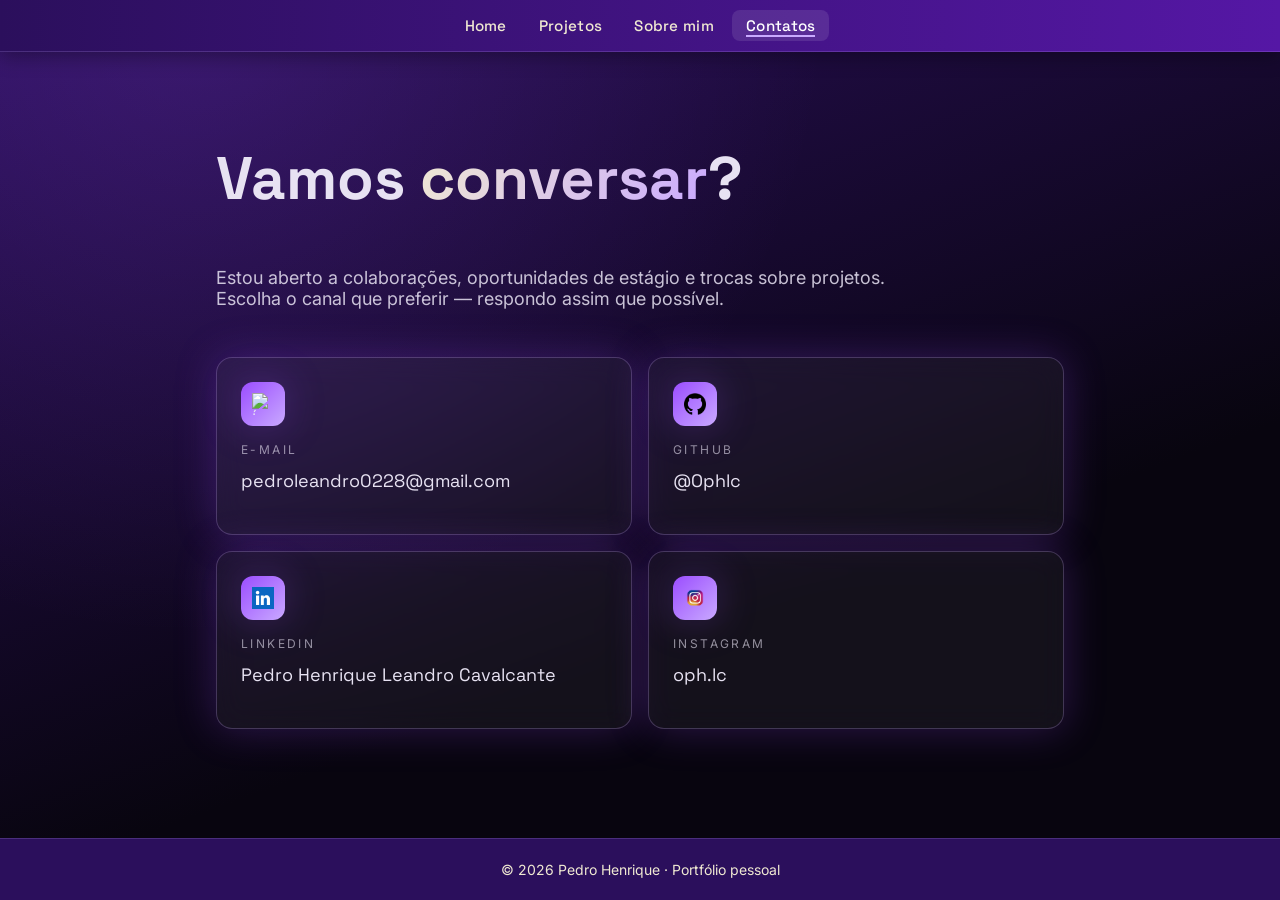
==== Contatos/contatos.html @ 41f48d39 "Pasta de contatos" ====
<!DOCTYPE html>
<html lang="pt-br">
<head>
    <meta charset="UTF-8">
    <meta name="viewport" content="width=device-width, initial-scale=1.0">
    <title>Meus Contatos</title>
    <link rel="stylesheet" href="contatos.css">
</head>

<body>

    <nav>
      <ul>
        <li><a href="..\index.html">Home</a></li>
        <li><a href="..\Projetos/projetos.html">Projetos</a></li>
        <li><a href="..\Sobre/sobre.html">Sobre mim</a></li>
        <li><a href="..\Contatos/contatos.html">Contatos</a></li>
      </ul>
    </nav>

    <main>
      <section class="contato-section">
        <div class="contato-container">
          <h1 class="contato-title">Vamos <span class="text-gradient">conversar</span>?</h1>
          <p class="contato-lead">
            Estou aberto a colaborações, oportunidades de estágio e trocas sobre projetos.
            Escolha o canal que preferir — respondo assim que possível.
          </p>

          <ul class="canais">
            <li>
              <a class="canal" href="mailto:pedroleandro0228@gmail.com">
                <span class="canal-icon">
                  <img src="..\Imagens\Gmail.png" alt="Ícone do Gmail" class="canal-img" />
                </span>
                <p class="canal-label">E-mail</p>
                <p class="canal-value">pedroleandro0228@gmail.com</p>
              </a>
            </li>
            <li>
              <a class="canal" href="https://github.com/Ophlc" target="_blank" rel="noopener">
                <span class="canal-icon">
                  <img src="..\Imagens\github.png" alt="Ícone do GitHub" class="canal-img" />
                </span>
                <p class="canal-label">GitHub</p>
                <p class="canal-value">@Ophlc</p>
              </a>
            </li>
            <li>
              <a class="canal" href="https://www.linkedin.com/in/pedrohenriqueleandrocavalcante/" target="_blank" rel="noopener">
                <span class="canal-icon">
                  <img src="..\Imagens\linkedin.png" alt="Ícone do LinkedIn" class="canal-img" />
                </span>
                <p class="canal-label">LinkedIn</p>
                <p class="canal-value">Pedro Henrique Leandro Cavalcante</p>
              </a>
            </li>
            <li>
              <a class="canal" href="https://www.instagram.com/olc.ph/" target="_blank" rel="noopener">
                <span class="canal-icon">
                  <img src="..\Imagens\instagram.png" alt="Ícone do Instagram" class="canal-img" />
                </span>
                <p class="canal-label">Instagram</p>
                <p class="canal-value">oph.lc</p>
              </a>
            </li>
          </ul>
        </div>
      </section>
    </main>

    <footer>
      <p>© <span id="year"></span> Pedro Henrique · Portfólio pessoal</p>
    </footer>

    <script src="contatos.js"></script>
</body>
</html>
---- Contatos/contatos.css ----
@import url('https://fonts.googleapis.com/css2?family=Space+Grotesk:wght@500;600;700&family=Inter:wght@400;500;600&display=swap');

:root{
    --bg-black: #08050f;
    --purple-deep: #2b0f5c;
    --purple: #5517a5;
    --purple-bright: #9b4dff;
    --lavender: #c9a9ff;
    --beige: #f0e9d2;
    --text-soft: #e7e2f2;
    --card-bg: rgba(255,255,255,0.05);
    --card-border: rgba(201,169,255,0.25);
    --shadow-glow: 0 0 40px rgba(155,77,255,0.25);
}

*{
    box-sizing: border-box;
}

html{
    scroll-behavior: smooth;
    background: radial-gradient(circle at 15% 0%, rgba(155,77,255,0.18), transparent 45%),
        linear-gradient(160deg, var(--purple-deep) 0%, var(--bg-black) 65%) !important;
}

body{
    display: flex;
    flex-direction: column;
    min-height: 100vh;
    max-width: 1920px;
    width: 100%;
    margin: 0 auto;
    font-family: 'Inter', sans-serif;
    color: var(--text-soft);
    background: radial-gradient(circle at 15% 0%, rgba(155,77,255,0.18), transparent 45%),
        linear-gradient(160deg, var(--purple-deep) 0%, var(--bg-black) 65%) !important;
}

h1, h2, h3, h4{
    font-family: 'Space Grotesk', sans-serif;
}

/* ---------- Header / Nav ---------- */

header{
    background-color: var(--purple-deep) !important;
    color: var(--beige) !important;
}

nav{
    position: sticky;
    top: 0;
    z-index: 100;
    background: linear-gradient(90deg, var(--purple-deep), var(--purple)) !important;
    border-bottom: 1px solid rgba(201,169,255,0.2);
    box-shadow: 0 4px 20px rgba(0,0,0,0.35);
}

nav ul{
    display: flex;
    flex-wrap: wrap;
    align-items: center;
    justify-content: center;
    gap: 4px;
    list-style: none;
    margin: 0;
    padding: 10px 16px;
}

nav ul li{
    display: flex;
    align-items: center;
}

nav a{
    color: var(--beige);
    text-decoration: none;
    font-family: 'Space Grotesk', sans-serif;
    font-weight: 500;
    font-size: 0.95rem;
    letter-spacing: 0.02em;
    padding: 6px 14px;
    border-radius: 8px;
    position: relative;
    transition: 0.25s ease;
}

nav a:hover{
    color: #ffffff;
    background: rgba(255,255,255,0.08);
}

nav a::after{
    content: "";
    position: absolute;
    left: 14px;
    right: 14px;
    bottom: 4px;
    height: 2px;
    background: var(--lavender);
    transform: scaleX(0);
    transform-origin: left;
    transition: transform 0.25s ease;
}

nav a:hover::after{
    transform: scaleX(1);
}

nav a.active{
    color: #ffffff;
    background: rgba(255,255,255,0.1);
}

nav a.active::after{
    transform: scaleX(1);
}

main section{
    scroll-margin-top: 76px;
}

/* ---------- Contato ---------- */

main{
    flex: 1;
}

.contato-container{
    max-width: 56rem;
    margin: 0 auto;
    padding: 4rem 1.5rem;
}

.eyebrow{
    display: inline-block;
    font-family: 'Space Grotesk', sans-serif;
    font-weight: 600;
    font-size: 0.72rem;
    letter-spacing: 0.24em;
    text-transform: uppercase;
    color: var(--lavender);
    padding: 0.35rem 0.75rem;
    border: 1px solid var(--card-border);
    border-radius: 999px;
    background: rgba(201,169,255,0.06);
}

.text-gradient{
    background: linear-gradient(120deg, var(--beige), var(--lavender));
    -webkit-background-clip: text;
    background-clip: text;
    color: transparent;
}

.contato-title{
    margin-top: 1.5rem;
    font-weight: 700;
    font-size: clamp(2.25rem, 5vw, 3.75rem);
}

.contato-lead{
    margin-top: 1.25rem;
    max-width: 42rem;
    font-size: 1.125rem;
    color: var(--text-soft);
    opacity: 0.85;
}

.canais{
    margin-top: 3rem;
    display: grid;
    gap: 1rem;
    list-style: none;
    grid-template-columns: 1fr;
    padding: 0;
}

@media (min-width: 640px){
    .canais{
        grid-template-columns: 1fr 1fr;
    }
}

.canal{
    display: block;
    padding: 1.5rem;
    height: 100%;
    background: var(--card-bg);
    backdrop-filter: blur(14px);
    border: 1px solid var(--card-border);
    border-radius: 1rem;
    box-shadow: var(--shadow-glow);
    text-decoration: none;
    color: var(--text-soft);
    transition: transform 0.3s ease;
}

.canal:hover{
    transform: translateY(-4px);
}

.canal-icon{
    display: grid;
    place-items: center;
    height: 2.75rem;
    width: 2.75rem;
    border-radius: 0.75rem;
    background: linear-gradient(135deg, var(--purple-bright), var(--lavender));
    box-shadow: var(--shadow-glow);
    overflow: hidden;
}

/* Espaço reservado para o ícone/logo do app (Gmail, GitHub, LinkedIn, Instagram).
   Adicione a imagem no atributo src do <img class="canal-img"> correspondente no HTML. */
.canal-img{
    width: 1.4rem;
    height: 1.4rem;
    object-fit: contain;
    display: block;
}

.canal-label{
    margin-top: 1rem;
    font-size: 0.75rem;
    text-transform: uppercase;
    letter-spacing: 0.2em;
    color: var(--text-soft);
    opacity: 0.6;
}

.canal-value{
    margin-top: 0.25rem;
    font-family: 'Space Grotesk', sans-serif;
    font-size: 1.125rem;
    word-break: break-word;
}

/* ---------- Footer ---------- */

footer{
    margin-top: auto;
    padding: 0.5rem 1rem; 
    text-align: center;
    border-top: 1px solid rgba(201,169,255,0.2);
    background: var(--purple-deep);
    color: var(--beige);
    font-size: 0.875rem;
}
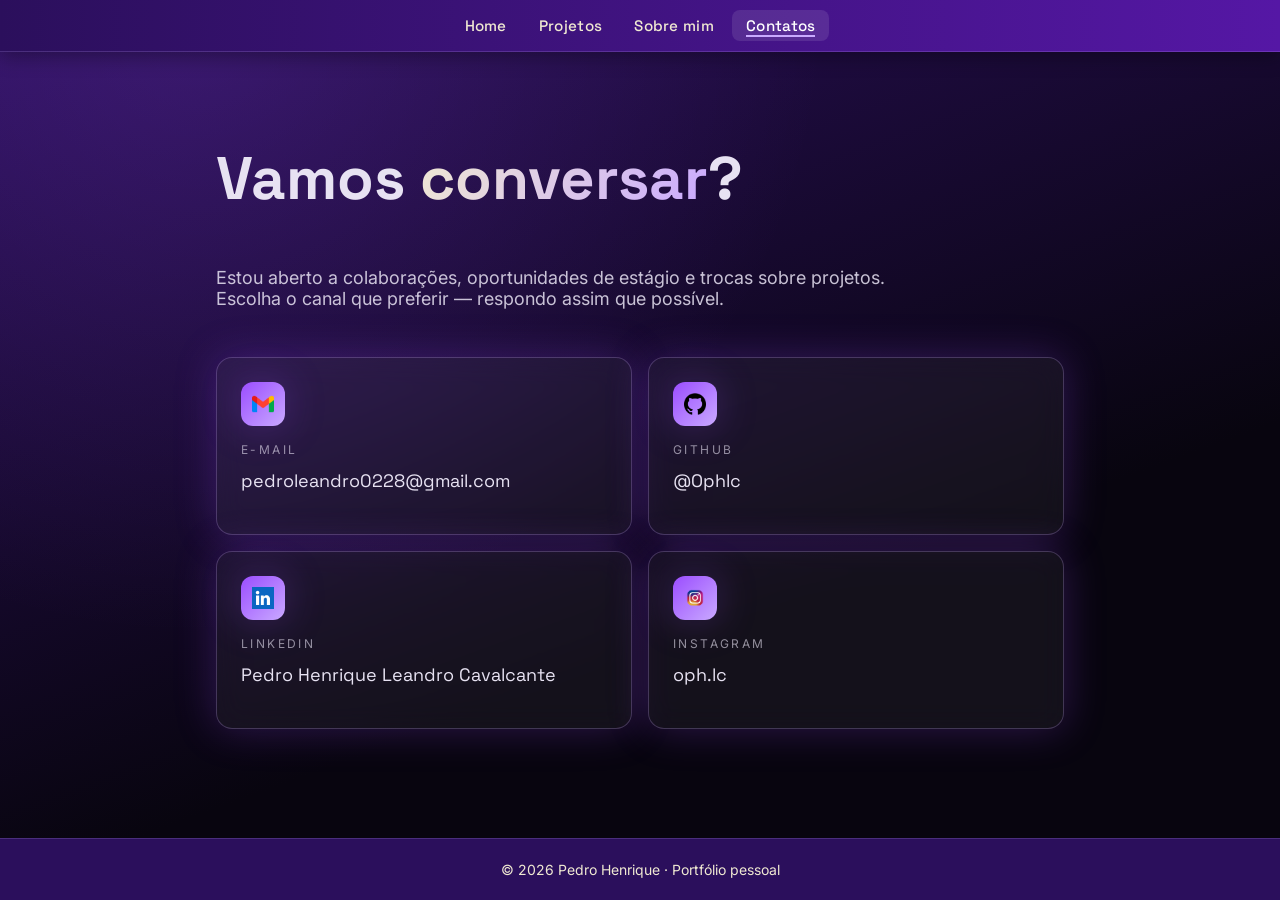
==== commit ee978383: "Alterei o gmail" ====
--- a/Contatos/contatos.html
+++ b/Contatos/contatos.html
@@ -31,7 +31,7 @@
             <li>
               <a class="canal" href="mailto:pedroleandro0228@gmail.com">
                 <span class="canal-icon">
-                  <img src="..\Imagens\Gmail.png" alt="Ícone do Gmail" class="canal-img" />
+                  <img src="..\Imagens\gmail.png" alt="Ícone do Gmail" class="canal-img" />
                 </span>
                 <p class="canal-label">E-mail</p>
                 <p class="canal-value">pedroleandro0228@gmail.com</p>
@@ -75,4 +75,4 @@
 
     <script src="contatos.js"></script>
 </body>
-</html>+</html>
